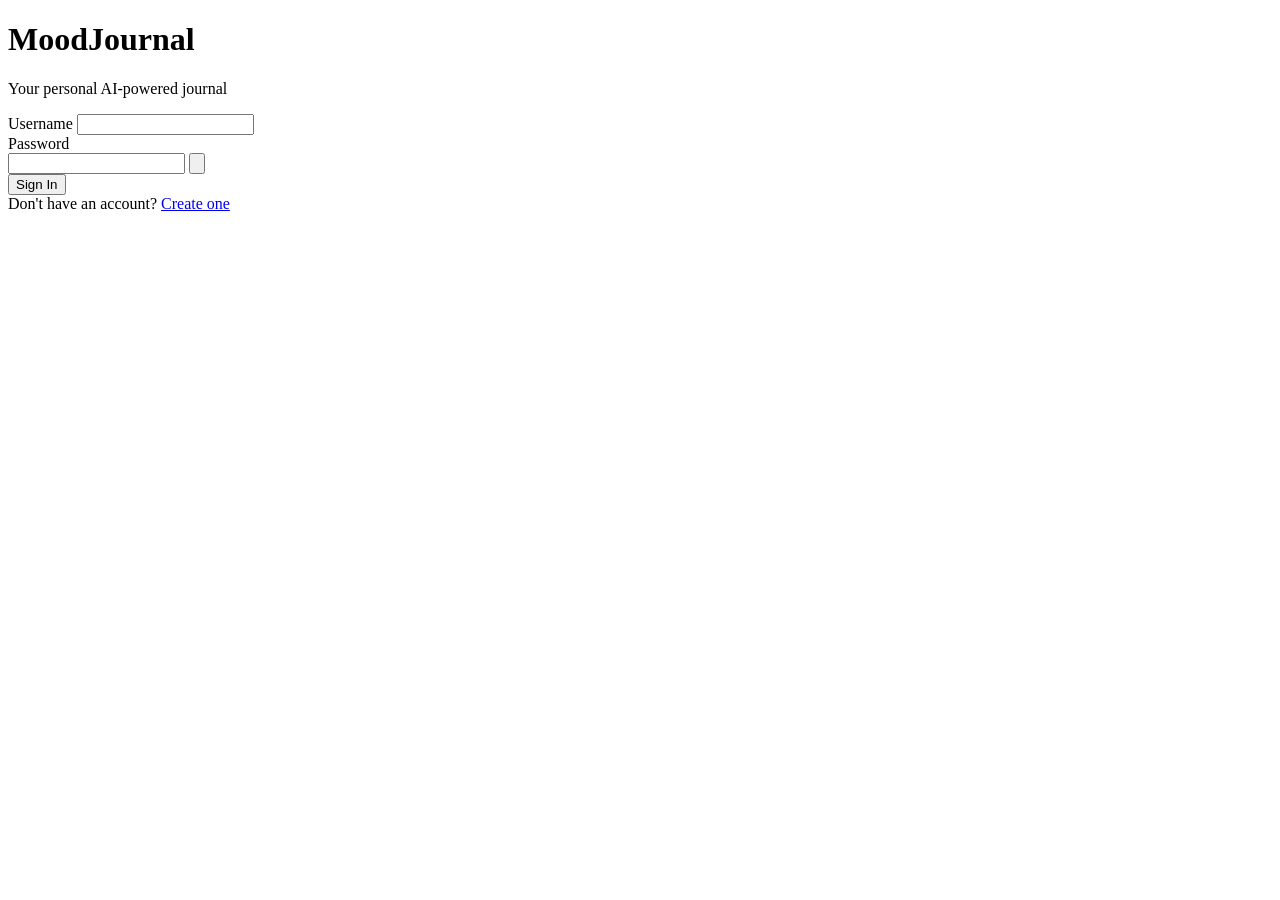
==== frontend/index.html @ f507c2ee "Implement MoodJournal frontend pages and styling" ====
<!DOCTYPE html>
<html lang="en">
  <head>
    <meta charset="UTF-8" />
    <meta name="viewport" content="width=device-width, initial-scale=1.0" />
    <title>Journal — MoodJournal</title>
    <link rel="stylesheet" href="styles.css" />
  </head>
  <body>
    <div class="layout">
      <aside class="sidebar">
        <a href="index.html" class="logo">MoodJournal</a>
        <nav>
          <a href="index.html" class="nav-link active" data-page="index">Write Entry</a>
          <a href="history.html" class="nav-link" data-page="history">History</a>
          <a href="dashboard.html" class="nav-link" data-page="dashboard">Dashboard</a>
          <a href="reflection.html" class="nav-link" data-page="reflection">Reflections</a>
        </nav>
        <hr class="nav-divider" />
        <div class="user-section">
          <div class="user-name" id="userNameDisplay">—</div>
          <div class="user-email" id="userEmailDisplay">—</div>
          <button class="btn btn-secondary btn-sm btn-block" style="margin-bottom: 0.5rem" onclick="showChangePasswordModal()">Change Password</button>
          <button class="btn btn-secondary btn-sm btn-block" onclick="logout()">Sign Out</button>
        </div>
      </aside>

      <main class="main">
        <div class="container">
          <div class="local-banner">
            <strong>Local test mode</strong>
            <span>Data is stored in RAM and will reset when the backend restarts.</span>
          </div>

          <h1 id="formTitle">Write a Journal Entry</h1>
          <div id="editModeNotice" class="alert alert-info hidden">
            You are editing an existing entry. Saving will re-analyze its mood.
          </div>

          <div class="card">
            <form id="entryForm">
              <div class="grid grid-2 compact-grid">
                <div class="form-group">
                  <label for="entryDate" class="required">Date</label>
                  <input type="date" id="entryDate" name="entryDate" required />
                </div>
                <div class="form-group">
                  <label for="entryTitle">Title (optional)</label>
                  <input type="text" id="entryTitle" name="entryTitle" maxlength="200" placeholder="Give your entry a title..." />
                </div>
              </div>

              <div class="form-group">
                <div class="flex-between">
                  <label for="entryContent" class="required">What's on your mind?</label>
                  <span class="text-sm text-muted"><span id="contentCount">0</span>/5000</span>
                </div>
                <textarea id="entryContent" name="entryContent" maxlength="5000" placeholder="Write freely. Your thoughts are private in this local test session." required></textarea>
              </div>

              <div id="errorAlert" class="hidden"></div>
              <div id="successAlert" class="hidden"></div>

              <div class="flex gap-md form-actions-wrap">
                <button id="saveButton" type="submit" class="btn btn-primary btn-lg">Save Entry</button>
                <button id="cancelEditButton" type="button" class="btn btn-secondary btn-lg hidden" onclick="cancelEdit()">Cancel Edit</button>
                <button id="clearButton" type="button" class="btn btn-secondary btn-lg" onclick="clearForm()">Clear</button>
              </div>

              <div id="loadingSpinner" class="hidden inline-spinner" style="margin-top: 1rem">
                <div class="loader"></div>
                <span>Analyzing mood...</span>
              </div>
            </form>
          </div>

          <div style="margin-top: 2rem">
            <div class="flex-between section-heading">
              <h2>Recent Entries</h2>
              <a href="history.html" class="text-sm">View all →</a>
            </div>
            <div id="recentEntries" class="grid gap-md"></div>
          </div>
        </div>
      </main>
    </div>

    <script src="js/common.js"></script>
    <script>
      const api = new ApiClient();
      requireAuth();
      let editingEntryId = null;

      const entryForm = document.getElementById("entryForm");
      const dateInput = document.getElementById("entryDate");
      const titleInput = document.getElementById("entryTitle");
      const contentInput = document.getElementById("entryContent");
      const saveButton = document.getElementById("saveButton");
      const cancelEditButton = document.getElementById("cancelEditButton");
      const clearButton = document.getElementById("clearButton");
      const today = new Date().toISOString().split("T")[0];

      dateInput.value = today;
      dateInput.max = today;
      contentInput.addEventListener("input", () => {
        document.getElementById("contentCount").textContent = contentInput.value.length;
      });

      function setFormMode(entry = null) {
        editingEntryId = entry?.entryId || null;
        document.getElementById("formTitle").textContent = editingEntryId
          ? "Edit Journal Entry"
          : "Write a Journal Entry";
        document.getElementById("editModeNotice").classList.toggle("hidden", !editingEntryId);
        cancelEditButton.classList.toggle("hidden", !editingEntryId);
        saveButton.textContent = editingEntryId ? "Update Entry" : "Save Entry";
      }

      function clearForm() {
        entryForm.reset();
        dateInput.value = today;
        dateInput.max = today;
        document.getElementById("contentCount").textContent = "0";
        document.getElementById("errorAlert").classList.add("hidden");
        document.getElementById("successAlert").classList.add("hidden");
        if (!editingEntryId) return;
        setFormMode(null);
      }

      function cancelEdit() {
        setFormMode(null);
        clearForm();
        window.scrollTo({ top: 0, behavior: "smooth" });
      }

      async function editEntry(entryId) {
        try {
          const data = await api.get(`/entries/${encodeURIComponent(entryId)}`);
          const entry = data.entry;
          setFormMode(entry);
          dateInput.value = entry.entryDate;
          titleInput.value = entry.title || "";
          contentInput.value = entry.content;
          document.getElementById("contentCount").textContent = entry.content.length;
          window.scrollTo({ top: 0, behavior: "smooth" });
          contentInput.focus();
        } catch (err) {
          showError(err.message || "Could not load this entry.");
        }
      }

      async function viewEntry(entryId) {
        try {
          const { entry } = await api.get(`/entries/${encodeURIComponent(entryId)}`);
          const fallback = entry.classificationFallback
            ? `<div class="alert alert-warning text-sm">This mood was produced by the local fallback classifier for testing.</div>`
            : "";
          const modal = createModal(
            "entryViewModal",
            `
              <div class="modal-header">
                <div>
                  <h2>${escapeHtml(entry.title || "Untitled")}</h2>
                  <div class="text-sm text-muted">${formatDate(entry.entryDate)} · Updated ${formatDateTime(entry.updatedAt)}</div>
                </div>
                <button class="icon-button" onclick="closeModal('entryViewModal')">×</button>
              </div>
              <div style="margin-bottom: 1rem">${renderMoodBadge(entry.mood, entry.confidence, entry.classificationFallback)}</div>
              ${fallback}
              <div class="entry-full-content">${escapeHtml(entry.content)}</div>
              ${entry.shortReason ? `<div class="text-sm text-muted" style="margin-top:1rem"><strong>Classification note:</strong> ${escapeHtml(entry.shortReason)}</div>` : ""}
              <div class="modal-actions" style="margin-top:1.5rem">
                <button class="btn btn-primary" id="viewEditButton">Edit</button>
                <button class="btn btn-secondary" onclick="closeModal('entryViewModal')">Close</button>
              </div>
            `
          );
          modal.querySelector("#viewEditButton").onclick = () => {
            closeModal("entryViewModal");
            editEntry(entry.entryId);
          };
        } catch (err) {
          showError(err.message || "Could not load this entry.");
        }
      }

      async function loadRecentEntries() {
        const container = document.getElementById("recentEntries");
        try {
          const data = await api.get("/entries?limit=3");
          container.innerHTML = "";
          if (!data.entries?.length) {
            container.innerHTML = `<div class="empty-state card"><div class="empty-state-text">No entries yet. Write your first one above.</div></div>`;
            return;
          }

          data.entries.forEach((entry) => {
            const card = document.createElement("div");
            card.className = "entry-card";
            card.innerHTML = `
              <div class="entry-header">
                <div>
                  <span class="entry-title">${escapeHtml(entry.title || "Untitled")}</span>
                  <span class="entry-date">${formatDate(entry.entryDate)}</span>
                </div>
                ${renderMoodBadge(entry.mood, entry.confidence, entry.classificationFallback)}
              </div>
              <div class="entry-content">${escapeHtml(entry.content.substring(0, 220))}${entry.content.length > 220 ? "…" : ""}</div>
              <div class="entry-meta">
                <span>${entry.content.length} characters · ${getRelativeTime(entry.updatedAt)}</span>
                <div class="flex gap-sm">
                  <button class="btn btn-sm btn-secondary" onclick="viewEntry('${entry.entryId}')">View</button>
                  <button class="btn btn-sm" onclick="editEntry('${entry.entryId}')">Edit</button>
                </div>
              </div>`;
            container.appendChild(card);
          });
        } catch (err) {
          container.innerHTML = `<div class="alert alert-danger">${escapeHtml(err.message || "Could not load recent entries.")}</div>`;
        }
      }

      entryForm.addEventListener("submit", async (e) => {
        e.preventDefault();
        const errorAlert = document.getElementById("errorAlert");
        const successAlert = document.getElementById("successAlert");
        const spinner = document.getElementById("loadingSpinner");
        errorAlert.classList.add("hidden");
        successAlert.classList.add("hidden");
        spinner.classList.remove("hidden");
        setButtonBusy(saveButton, true, editingEntryId ? "Updating..." : "Saving...");

        const payload = {
          entryDate: dateInput.value,
          title: titleInput.value,
          content: contentInput.value,
        };

        try {
          const data = editingEntryId
            ? await api.put(`/entries/${encodeURIComponent(editingEntryId)}`, payload)
            : await api.post("/entries", payload);

          successAlert.className = "alert alert-success";
          successAlert.textContent = `${editingEntryId ? "Entry updated" : "Entry saved"} · Mood: ${data.entry.mood}${data.entry.classificationFallback ? " (local fallback)" : ""}`;
          successAlert.classList.remove("hidden");
          setFormMode(null);
          entryForm.reset();
          dateInput.value = today;
        dateInput.max = today;
          document.getElementById("contentCount").textContent = "0";
          await loadRecentEntries();
          setTimeout(() => successAlert.classList.add("hidden"), 5000);
        } catch (err) {
          errorAlert.className = "alert alert-danger";
          errorAlert.textContent = err.message || "Could not save entry.";
          errorAlert.classList.remove("hidden");
        } finally {
          spinner.classList.add("hidden");
          setButtonBusy(saveButton, false);
          saveButton.textContent = editingEntryId ? "Update Entry" : "Save Entry";
        }
      });

      populateUserSidebar().catch(() => {});
      loadRecentEntries();
      setActivePage("index");
    </script>
  </body>
</html>
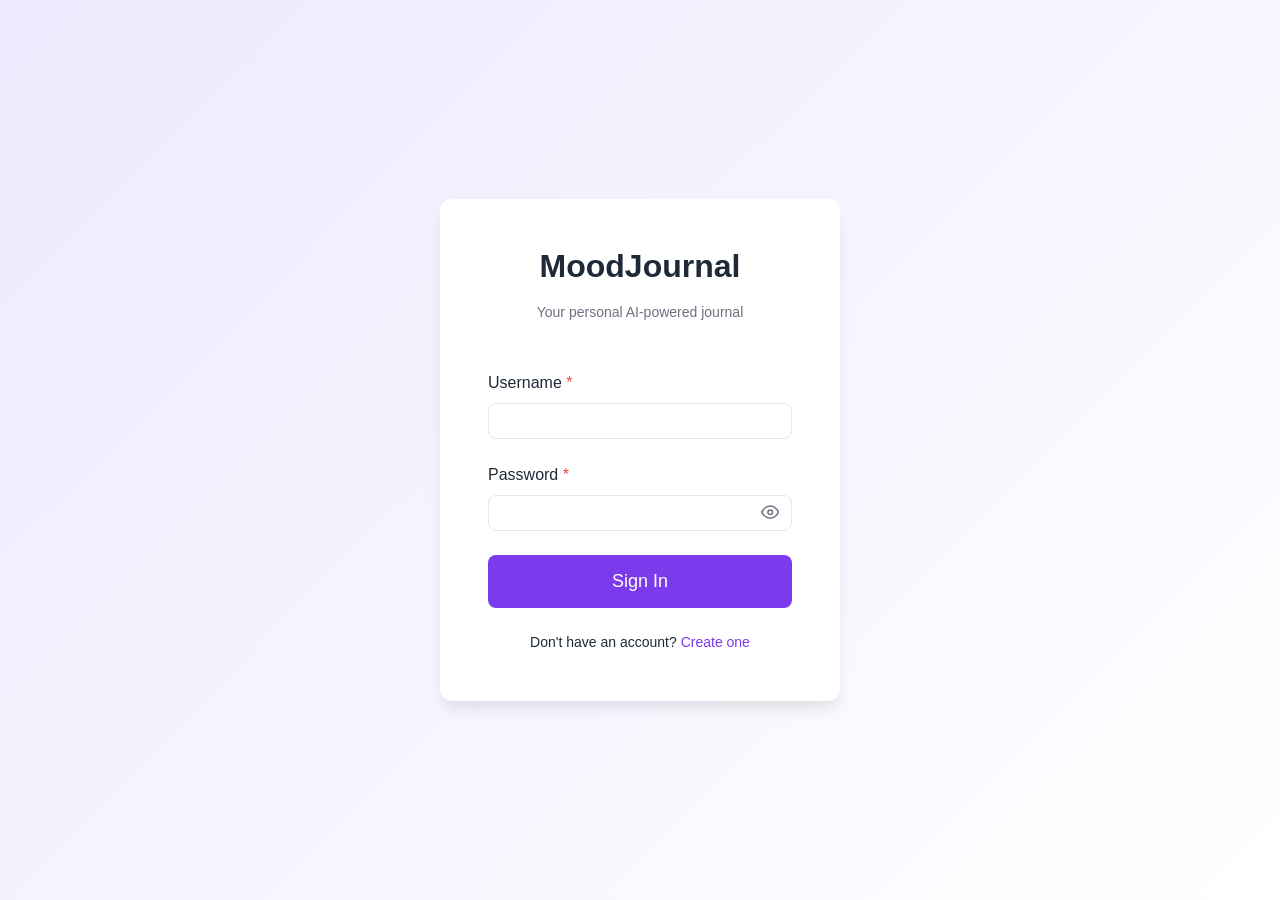
==== commit 4d068242: "Convert to AWS deployment: remove local runtime, add frontend config and deploy script" ====
--- a/frontend/index.html
+++ b/frontend/index.html
@@ -27,11 +27,6 @@
 
       <main class="main">
         <div class="container">
-          <div class="local-banner">
-            <strong>Local test mode</strong>
-            <span>Data is stored in RAM and will reset when the backend restarts.</span>
-          </div>
-
           <h1 id="formTitle">Write a Journal Entry</h1>
           <div id="editModeNotice" class="alert alert-info hidden">
             You are editing an existing entry. Saving will re-analyze its mood.
@@ -85,6 +80,7 @@
       </main>
     </div>
 
+    <script src="js/config.js"></script>
     <script src="js/common.js"></script>
     <script>
       const api = new ApiClient();
--- a/frontend/styles.css
+++ b/frontend/styles.css
@@ -0,0 +1,1122 @@
+/* MoodJournal Frontend Styles */
+
+:root {
+  --color-primary: #7c3aed;
+  --color-primary-light: #ede9fe;
+  --color-primary-dark: #5b21b6;
+  --color-success: #10b981;
+  --color-warning: #f59e0b;
+  --color-danger: #ef4444;
+  --color-info: #3b82f6;
+  --color-text: #1f2937;
+  --color-text-light: #6b7280;
+  --color-bg: #ffffff;
+  --color-bg-light: #f9fafb;
+  --color-border: #e5e7eb;
+  --color-shadow: rgba(0, 0, 0, 0.1);
+
+  --mood-positive: #10b981;
+  --mood-neutral: #6b7280;
+  --mood-anxious: #f59e0b;
+  --mood-negative: #ef4444;
+
+  --spacing-xs: 0.25rem;
+  --spacing-sm: 0.5rem;
+  --spacing-md: 1rem;
+  --spacing-lg: 1.5rem;
+  --spacing-xl: 2rem;
+  --spacing-2xl: 3rem;
+
+  --radius-sm: 0.375rem;
+  --radius-md: 0.5rem;
+  --radius-lg: 0.75rem;
+
+  --font-sans: -apple-system, BlinkMacSystemFont, "Segoe UI", Roboto, "Helvetica Neue", Arial,
+    sans-serif;
+  --font-mono: "SFMono-Regular", Consolas, "Liberation Mono", Menlo, monospace;
+
+  --shadow-sm: 0 1px 2px 0 var(--color-shadow);
+  --shadow-md: 0 4px 6px -1px var(--color-shadow);
+  --shadow-lg: 0 10px 15px -3px var(--color-shadow);
+}
+
+* {
+  margin: 0;
+  padding: 0;
+  box-sizing: border-box;
+}
+
+html {
+  font-size: 16px;
+}
+
+body {
+  font-family: var(--font-sans);
+  color: var(--color-text);
+  background-color: var(--color-bg-light);
+  line-height: 1.5;
+}
+
+/* Typography */
+h1,
+h2,
+h3,
+h4,
+h5,
+h6 {
+  font-weight: 600;
+  line-height: 1.2;
+  margin-bottom: var(--spacing-md);
+}
+
+h1 {
+  font-size: 2rem;
+}
+
+h2 {
+  font-size: 1.5rem;
+}
+
+h3 {
+  font-size: 1.25rem;
+}
+
+h4 {
+  font-size: 1.125rem;
+}
+
+p {
+  margin-bottom: var(--spacing-md);
+}
+
+a {
+  color: var(--color-primary);
+  text-decoration: none;
+  transition: color 0.2s;
+}
+
+a:hover {
+  color: var(--color-primary-dark);
+}
+
+/* Layout */
+.container {
+  max-width: 1200px;
+  margin: 0 auto;
+  padding: var(--spacing-md);
+}
+
+.layout {
+  display: grid;
+  grid-template-columns: 250px 1fr;
+  min-height: 100vh;
+  gap: var(--spacing-lg);
+}
+
+@media (max-width: 768px) {
+  .layout {
+    grid-template-columns: 1fr;
+  }
+}
+
+/* Sidebar Navigation */
+.sidebar {
+  background: var(--color-bg);
+  padding: var(--spacing-lg);
+  border-right: 1px solid var(--color-border);
+  position: sticky;
+  top: 0;
+  height: 100vh;
+  overflow-y: auto;
+}
+
+.logo {
+  font-size: 1.5rem;
+  font-weight: 700;
+  color: var(--color-primary);
+  margin-bottom: var(--spacing-2xl);
+  display: block;
+}
+
+.nav-link {
+  display: block;
+  padding: var(--spacing-md);
+  margin-bottom: var(--spacing-sm);
+  color: var(--color-text);
+  border-radius: var(--radius-md);
+  transition: background-color 0.2s;
+}
+
+.nav-link:hover {
+  background-color: var(--color-primary-light);
+  color: var(--color-primary-dark);
+}
+
+.nav-link.active {
+  background-color: var(--color-primary);
+  color: white;
+}
+
+.nav-divider {
+  border: none;
+  border-top: 1px solid var(--color-border);
+  margin: var(--spacing-lg) 0;
+}
+
+.user-section {
+  margin-top: var(--spacing-2xl);
+  padding-top: var(--spacing-lg);
+  border-top: 1px solid var(--color-border);
+}
+
+.user-name {
+  font-weight: 600;
+  margin-bottom: var(--spacing-sm);
+}
+
+.user-email {
+  font-size: 0.875rem;
+  color: var(--color-text-light);
+  margin-bottom: var(--spacing-md);
+}
+
+/* Main Content */
+.main {
+  padding: var(--spacing-lg);
+}
+
+/* Cards */
+.card {
+  background: var(--color-bg);
+  border: 1px solid var(--color-border);
+  border-radius: var(--radius-lg);
+  padding: var(--spacing-lg);
+  box-shadow: var(--shadow-sm);
+  transition: box-shadow 0.2s;
+}
+
+.card:hover {
+  box-shadow: var(--shadow-md);
+}
+
+.card-header {
+  display: flex;
+  justify-content: space-between;
+  align-items: center;
+  margin-bottom: var(--spacing-lg);
+  padding-bottom: var(--spacing-lg);
+  border-bottom: 1px solid var(--color-border);
+}
+
+.card-title {
+  font-size: 1.25rem;
+  font-weight: 600;
+}
+
+.card-body {
+  margin-bottom: var(--spacing-lg);
+}
+
+.card-footer {
+  padding-top: var(--spacing-lg);
+  border-top: 1px solid var(--color-border);
+  display: flex;
+  justify-content: space-between;
+  gap: var(--spacing-md);
+}
+
+/* Buttons */
+.btn {
+  display: inline-flex;
+  align-items: center;
+  justify-content: center;
+  gap: var(--spacing-sm);
+  padding: var(--spacing-sm) var(--spacing-lg);
+  border: none;
+  border-radius: var(--radius-md);
+  font-size: 1rem;
+  font-weight: 500;
+  cursor: pointer;
+  transition: all 0.2s;
+  text-decoration: none;
+  white-space: nowrap;
+}
+
+.btn:disabled {
+  opacity: 0.5;
+  cursor: not-allowed;
+}
+
+.btn-primary {
+  background-color: var(--color-primary);
+  color: white;
+}
+
+.btn-primary:hover:not(:disabled) {
+  background-color: var(--color-primary-dark);
+}
+
+.btn-secondary {
+  background-color: var(--color-bg-light);
+  color: var(--color-text);
+  border: 1px solid var(--color-border);
+}
+
+.btn-secondary:hover:not(:disabled) {
+  background-color: var(--color-border);
+}
+
+.btn-danger {
+  background-color: var(--color-danger);
+  color: white;
+}
+
+.btn-danger:hover:not(:disabled) {
+  background-color: #dc2626;
+}
+
+.btn-success {
+  background-color: var(--color-success);
+  color: white;
+}
+
+.btn-success:hover:not(:disabled) {
+  background-color: #059669;
+}
+
+.btn-sm {
+  padding: var(--spacing-xs) var(--spacing-md);
+  font-size: 0.875rem;
+}
+
+.btn-lg {
+  padding: var(--spacing-md) var(--spacing-2xl);
+  font-size: 1.125rem;
+}
+
+.btn-block {
+  display: flex;
+  width: 100%;
+}
+
+/* Forms */
+.form-group {
+  margin-bottom: var(--spacing-lg);
+}
+
+label {
+  display: block;
+  margin-bottom: var(--spacing-sm);
+  font-weight: 500;
+}
+
+.required::after {
+  content: " *";
+  color: var(--color-danger);
+}
+
+input[type="text"],
+input[type="email"],
+input[type="password"],
+input[type="date"],
+input[type="number"],
+textarea,
+select {
+  width: 100%;
+  padding: var(--spacing-sm) var(--spacing-md);
+  border: 1px solid var(--color-border);
+  border-radius: var(--radius-md);
+  font-family: var(--font-sans);
+  font-size: 1rem;
+  transition: border-color 0.2s;
+}
+
+/* Edge/IE inject their own reveal-password eye icon on top of ours - disable it. */
+input[type="password"]::-ms-reveal,
+input[type="password"]::-ms-clear {
+  display: none;
+}
+
+input[type="text"]:focus,
+input[type="email"]:focus,
+input[type="password"]:focus,
+input[type="date"]:focus,
+input[type="number"]:focus,
+textarea:focus,
+select:focus {
+  outline: none;
+  border-color: var(--color-primary);
+  box-shadow: 0 0 0 3px var(--color-primary-light);
+}
+
+textarea {
+  resize: vertical;
+  min-height: 120px;
+}
+
+.password-field {
+  position: relative;
+}
+
+.password-field input {
+  padding-right: 2.75rem;
+}
+
+.password-toggle {
+  position: absolute;
+  top: 50%;
+  right: var(--spacing-sm);
+  transform: translateY(-50%);
+  display: flex;
+  align-items: center;
+  justify-content: center;
+  width: 1.75rem;
+  height: 1.75rem;
+  padding: 0;
+  background: none;
+  border: none;
+  color: var(--color-text-light);
+  cursor: pointer;
+}
+
+.password-toggle:hover {
+  color: var(--color-text);
+}
+
+.password-toggle svg {
+  width: 1.15rem;
+  height: 1.15rem;
+}
+
+/* Alerts */
+.alert {
+  padding: var(--spacing-md) var(--spacing-lg);
+  border-radius: var(--radius-md);
+  margin-bottom: var(--spacing-lg);
+  display: flex;
+  gap: var(--spacing-md);
+  align-items: flex-start;
+}
+
+.alert-success {
+  background-color: #d1fae5;
+  border: 1px solid #6ee7b7;
+  color: #065f46;
+}
+
+.alert-danger {
+  background-color: #fee2e2;
+  border: 1px solid #fca5a5;
+  color: #7f1d1d;
+}
+
+.alert-info {
+  background-color: #dbeafe;
+  border: 1px solid #93c5fd;
+  color: #0c2340;
+}
+
+.alert-warning {
+  background-color: #fef3c7;
+  border: 1px solid #fcd34d;
+  color: #78350f;
+}
+
+/* Grid & Spacing */
+.grid {
+  display: grid;
+  gap: var(--spacing-lg);
+}
+
+.grid-2 {
+  grid-template-columns: repeat(auto-fit, minmax(300px, 1fr));
+}
+
+.grid-3 {
+  grid-template-columns: repeat(auto-fit, minmax(250px, 1fr));
+}
+
+@media (max-width: 768px) {
+  .grid-2,
+  .grid-3 {
+    grid-template-columns: 1fr;
+  }
+}
+
+.flex {
+  display: flex;
+}
+
+.flex-between {
+  display: flex;
+  justify-content: space-between;
+  align-items: center;
+}
+
+.flex-center {
+  display: flex;
+  justify-content: center;
+  align-items: center;
+}
+
+.flex-col {
+  flex-direction: column;
+}
+
+.gap-sm {
+  gap: var(--spacing-sm);
+}
+
+.gap-md {
+  gap: var(--spacing-md);
+}
+
+.gap-lg {
+  gap: var(--spacing-lg);
+}
+
+/* Mood Indicators */
+.mood-badge {
+  display: inline-flex;
+  align-items: center;
+  gap: var(--spacing-sm);
+  padding: var(--spacing-xs) var(--spacing-md);
+  border-radius: var(--radius-md);
+  font-size: 0.875rem;
+  font-weight: 600;
+}
+
+.mood-positive {
+  background-color: #d1fae5;
+  color: #065f46;
+}
+
+.mood-neutral {
+  background-color: #f3f4f6;
+  color: #374151;
+}
+
+.mood-anxious {
+  background-color: #fef3c7;
+  color: #78350f;
+}
+
+.mood-negative {
+  background-color: #fee2e2;
+  color: #7f1d1d;
+}
+
+.mood-dot {
+  display: inline-block;
+  width: 0.75rem;
+  height: 0.75rem;
+  border-radius: 50%;
+}
+
+.mood-dot-positive {
+  background-color: var(--mood-positive);
+}
+
+.mood-dot-neutral {
+  background-color: var(--mood-neutral);
+}
+
+.mood-dot-anxious {
+  background-color: var(--mood-anxious);
+}
+
+.mood-dot-negative {
+  background-color: var(--mood-negative);
+}
+
+/* Entry Card */
+.entry-card {
+  background: var(--color-bg);
+  border-left: 4px solid var(--color-border);
+  border-radius: var(--radius-md);
+  padding: var(--spacing-lg);
+  margin-bottom: var(--spacing-md);
+  transition: all 0.2s;
+}
+
+.entry-card:hover {
+  border-left-color: var(--color-primary);
+  box-shadow: var(--shadow-md);
+}
+
+.entry-header {
+  display: flex;
+  justify-content: space-between;
+  align-items: start;
+  margin-bottom: var(--spacing-md);
+}
+
+.entry-date {
+  font-size: 0.875rem;
+  color: var(--color-text-light);
+}
+
+.entry-title {
+  font-weight: 600;
+  margin-bottom: var(--spacing-sm);
+  display: block;
+}
+
+.entry-content {
+  color: var(--color-text);
+  margin-bottom: var(--spacing-md);
+  line-height: 1.6;
+}
+
+.entry-meta {
+  display: flex;
+  justify-content: space-between;
+  align-items: center;
+  font-size: 0.875rem;
+  color: var(--color-text-light);
+}
+
+/* Loader */
+.loader {
+  display: inline-block;
+  width: 1rem;
+  height: 1rem;
+  border: 2px solid var(--color-border);
+  border-top-color: var(--color-primary);
+  border-radius: 50%;
+  animation: spin 0.6s linear infinite;
+}
+
+@keyframes spin {
+  to {
+    transform: rotate(360deg);
+  }
+}
+
+.spinner {
+  display: flex;
+  justify-content: center;
+  align-items: center;
+  padding: var(--spacing-2xl);
+}
+
+/* Empty State */
+.empty-state {
+  text-align: center;
+  padding: var(--spacing-2xl);
+  color: var(--color-text-light);
+}
+
+.empty-state-icon {
+  font-size: 3rem;
+  margin-bottom: var(--spacing-lg);
+}
+
+.empty-state-text {
+  margin-bottom: var(--spacing-lg);
+}
+
+/* Auth Pages */
+.auth-container {
+  display: flex;
+  justify-content: center;
+  align-items: center;
+  min-height: 100vh;
+  background: linear-gradient(135deg, var(--color-primary-light) 0%, var(--color-bg) 100%);
+}
+
+.auth-box {
+  background: var(--color-bg);
+  padding: var(--spacing-2xl);
+  border-radius: var(--radius-lg);
+  box-shadow: var(--shadow-lg);
+  width: 100%;
+  max-width: 400px;
+}
+
+.auth-header {
+  text-align: center;
+  margin-bottom: var(--spacing-2xl);
+}
+
+.auth-logo {
+  font-size: 2rem;
+  font-weight: 700;
+  color: var(--color-primary);
+  margin-bottom: var(--spacing-md);
+}
+
+.auth-title {
+  margin-bottom: var(--spacing-md);
+}
+
+.auth-subtitle {
+  color: var(--color-text-light);
+  font-size: 0.875rem;
+}
+
+.auth-link {
+  text-align: center;
+  margin-top: var(--spacing-lg);
+  font-size: 0.875rem;
+}
+
+/* Tables */
+.table {
+  width: 100%;
+  border-collapse: collapse;
+  margin-bottom: var(--spacing-lg);
+}
+
+.table th {
+  background-color: var(--color-bg-light);
+  padding: var(--spacing-md);
+  text-align: left;
+  font-weight: 600;
+  border-bottom: 2px solid var(--color-border);
+}
+
+.table td {
+  padding: var(--spacing-md);
+  border-bottom: 1px solid var(--color-border);
+}
+
+.table tbody tr:hover {
+  background-color: var(--color-primary-light);
+}
+
+/* Charts Container */
+.chart-container {
+  position: relative;
+  height: 300px;
+  margin-bottom: var(--spacing-lg);
+}
+
+/* Badges */
+.badge {
+  display: inline-flex;
+  align-items: center;
+  padding: var(--spacing-xs) var(--spacing-sm);
+  border-radius: var(--radius-sm);
+  font-size: 0.75rem;
+  font-weight: 600;
+  text-transform: uppercase;
+}
+
+.badge-primary {
+  background-color: var(--color-primary-light);
+  color: var(--color-primary-dark);
+}
+
+.badge-success {
+  background-color: #d1fae5;
+  color: #065f46;
+}
+
+.badge-danger {
+  background-color: #fee2e2;
+  color: #7f1d1d;
+}
+
+/* Utilities */
+.text-center {
+  text-align: center;
+}
+
+.text-right {
+  text-align: right;
+}
+
+.text-muted {
+  color: var(--color-text-light);
+}
+
+.text-sm {
+  font-size: 0.875rem;
+}
+
+.text-lg {
+  font-size: 1.125rem;
+}
+
+.font-mono {
+  font-family: var(--font-mono);
+}
+
+.truncate {
+  overflow: hidden;
+  text-overflow: ellipsis;
+  white-space: nowrap;
+}
+
+.hidden {
+  display: none !important;
+}
+
+.mt-0 {
+  margin-top: 0;
+}
+
+.mb-0 {
+  margin-bottom: 0;
+}
+
+/* Responsive */
+@media (max-width: 768px) {
+  :root {
+    font-size: 14px;
+  }
+
+  .sidebar {
+    display: none;
+  }
+
+  .layout {
+    grid-template-columns: 1fr;
+  }
+
+  h1 {
+    font-size: 1.5rem;
+  }
+
+  h2 {
+    font-size: 1.25rem;
+  }
+
+  .card {
+    padding: var(--spacing-md);
+  }
+
+  .btn {
+    padding: var(--spacing-sm) var(--spacing-md);
+  }
+}
+
+/* Print Styles */
+@media print {
+  .sidebar,
+  .btn,
+  .btn-group {
+    display: none;
+  }
+
+  .card {
+    box-shadow: none;
+    border: 1px solid var(--color-border);
+  }
+}
+
+.page-heading,
+.section-heading {
+  margin-bottom: var(--spacing-lg);
+  gap: var(--spacing-lg);
+}
+
+.compact-grid .form-group {
+  margin-bottom: 0.75rem;
+}
+
+.form-actions-wrap {
+  flex-wrap: wrap;
+}
+
+.inline-spinner {
+  display: inline-flex;
+  gap: 0.5rem;
+  align-items: center;
+}
+
+.notification-toast {
+  position: fixed;
+  top: 1.25rem;
+  right: 1.25rem;
+  z-index: 2000;
+  width: min(420px, calc(100vw - 2.5rem));
+  box-shadow: var(--shadow-lg);
+}
+
+.icon-button {
+  appearance: none;
+  border: 0;
+  background: transparent;
+  color: inherit;
+  cursor: pointer;
+  font-size: 1.5rem;
+  line-height: 1;
+  padding: 0.25rem 0.5rem;
+  border-radius: var(--radius-sm);
+}
+
+.icon-button:hover {
+  background: rgba(0, 0, 0, 0.06);
+}
+
+.modal-backdrop {
+  position: fixed;
+  inset: 0;
+  z-index: 1500;
+  display: flex;
+  align-items: center;
+  justify-content: center;
+  padding: 1rem;
+  background: rgba(17, 24, 39, 0.58);
+}
+
+.modal-card {
+  width: min(720px, 96vw);
+  max-height: 90vh;
+  overflow-y: auto;
+  background: var(--color-bg);
+  border-radius: var(--radius-lg);
+  padding: var(--spacing-xl, 2rem);
+  box-shadow: var(--shadow-lg);
+}
+
+.modal-header {
+  display: flex;
+  justify-content: space-between;
+  gap: 1rem;
+  align-items: flex-start;
+  margin-bottom: 1.5rem;
+}
+
+.modal-header h2 {
+  margin-bottom: 0.35rem;
+}
+
+.modal-actions {
+  display: flex;
+  flex-wrap: wrap;
+  gap: 0.5rem;
+  justify-content: flex-end;
+  margin-top: 1rem;
+}
+
+.entry-full-content {
+  white-space: pre-wrap;
+  line-height: 1.75;
+  padding: 1rem;
+  background: var(--color-bg-light);
+  border: 1px solid var(--color-border);
+  border-radius: var(--radius-md);
+}
+
+.classification-note {
+  margin-top: 1rem;
+  padding: 0.8rem 1rem;
+  border-left: 3px solid var(--color-primary);
+  background: var(--color-primary-light);
+  font-size: 0.875rem;
+}
+
+.stat-card {
+  text-align: center;
+}
+
+.stat-value {
+  min-height: 3rem;
+  display: flex;
+  gap: 0.45rem;
+  align-items: center;
+  justify-content: center;
+  font-size: 2.15rem;
+  font-weight: 700;
+  color: var(--color-primary);
+}
+
+.stat-mood-label {
+  font-size: 1.05rem;
+  color: var(--color-text);
+}
+
+.distribution-wrap {
+  min-height: 300px;
+  display: grid;
+  grid-template-columns: minmax(160px, 220px) 1fr;
+  gap: 2rem;
+  align-items: center;
+  padding: 1rem 0;
+}
+
+.donut-chart {
+  width: min(220px, 100%);
+  aspect-ratio: 1;
+  border-radius: 50%;
+  display: grid;
+  place-items: center;
+  margin: 0 auto;
+}
+
+.donut-hole {
+  width: 58%;
+  aspect-ratio: 1;
+  border-radius: 50%;
+  background: var(--color-bg);
+  display: flex;
+  flex-direction: column;
+  align-items: center;
+  justify-content: center;
+  box-shadow: inset 0 0 0 1px var(--color-border);
+}
+
+.donut-hole strong {
+  font-size: 1.8rem;
+}
+
+.donut-hole span {
+  font-size: 0.75rem;
+  color: var(--color-text-light);
+}
+
+.chart-legend {
+  display: grid;
+  gap: 0.7rem;
+}
+
+.legend-row {
+  display: grid;
+  grid-template-columns: 12px 1fr auto auto;
+  gap: 0.6rem;
+  align-items: center;
+  font-size: 0.875rem;
+}
+
+.legend-dot {
+  width: 11px;
+  height: 11px;
+  border-radius: 50%;
+}
+
+.trend-wrap {
+  min-height: 300px;
+  display: flex;
+  flex-direction: column;
+  justify-content: center;
+}
+
+.trend-svg {
+  width: 100%;
+  height: 260px;
+  overflow: visible;
+}
+
+.chart-grid-line {
+  stroke: #e5e7eb;
+  stroke-width: 1;
+}
+
+.chart-axis-label {
+  fill: #6b7280;
+  font-size: 11px;
+  font-family: Arial, sans-serif;
+}
+
+.trend-line {
+  fill: none;
+  stroke: #7c3aed;
+  stroke-width: 4;
+  stroke-linejoin: round;
+  stroke-linecap: round;
+}
+
+.trend-point {
+  fill: #7c3aed;
+  stroke: white;
+  stroke-width: 2;
+}
+
+.badge-warning {
+  background-color: #fef3c7;
+  color: #78350f;
+}
+
+.reflection-text {
+  line-height: 1.8;
+  white-space: pre-wrap;
+  margin-bottom: 1rem;
+}
+
+.reflection-meta {
+  display: flex;
+  flex-direction: column;
+  gap: 0.45rem;
+  align-items: flex-end;
+}
+
+@media (max-width: 900px) {
+  .distribution-wrap {
+    grid-template-columns: 1fr;
+  }
+
+  .entry-meta {
+    align-items: flex-start;
+    gap: 0.75rem;
+    flex-direction: column;
+  }
+
+  .entry-actions {
+    flex-wrap: wrap;
+  }
+}
+
+@media (max-width: 768px) {
+  .main {
+    padding: 1rem;
+  }
+
+  .page-heading,
+  .section-heading,
+  .entry-header,
+  .card-header {
+    align-items: flex-start;
+    flex-direction: column;
+  }
+
+  .reflection-meta {
+    align-items: flex-start;
+  }
+}
+
+.mobile-topbar {
+  display: none;
+}
+
+@media (max-width: 768px) {
+  .mobile-topbar {
+    position: sticky;
+    top: 0;
+    z-index: 900;
+    display: flex;
+    align-items: center;
+    justify-content: space-between;
+    gap: 0.75rem;
+    padding: 0.75rem 1rem;
+    background: white;
+    border-bottom: 1px solid var(--color-border);
+    box-shadow: var(--shadow-sm);
+  }
+
+  .mobile-logo {
+    font-weight: 700;
+    color: var(--color-primary);
+  }
+
+  .mobile-links {
+    display: flex;
+    align-items: center;
+    gap: 0.55rem;
+    overflow-x: auto;
+  }
+
+  .mobile-links a,
+  .mobile-links button {
+    border: 0;
+    background: transparent;
+    color: var(--color-text);
+    font: inherit;
+    font-size: 0.78rem;
+    white-space: nowrap;
+    cursor: pointer;
+    padding: 0.25rem;
+  }
+}
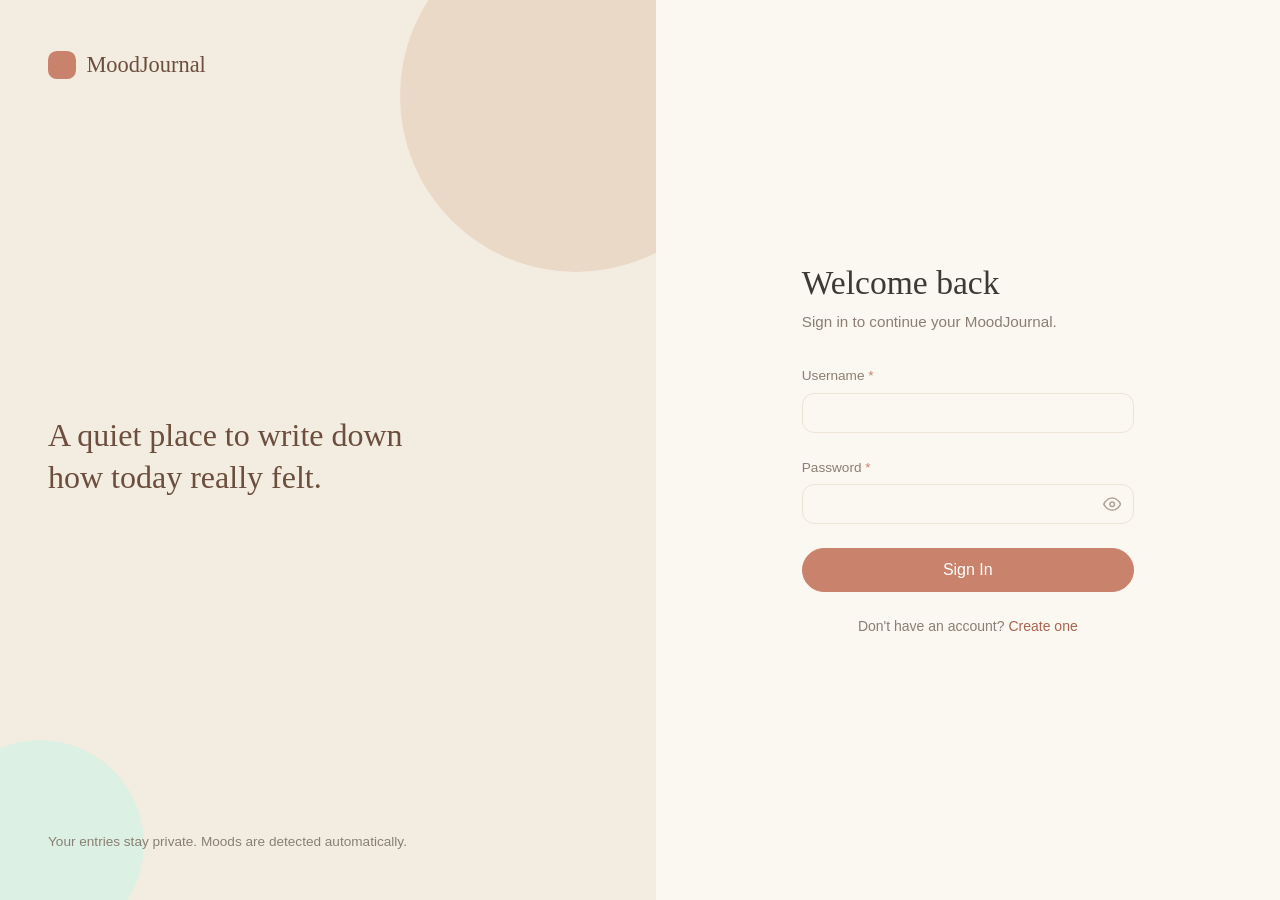
==== commit 6ed77f79: "Restyle the frontend with the calm pastel theme Visual changes only: page scripts, element ids and c" ====
--- a/frontend/index.html
+++ b/frontend/index.html
@@ -4,6 +4,7 @@
     <meta charset="UTF-8" />
     <meta name="viewport" content="width=device-width, initial-scale=1.0" />
     <title>Journal — MoodJournal</title>
+    <link rel="icon" href="data:image/svg+xml,%3Csvg xmlns='http://www.w3.org/2000/svg' viewBox='0 0 32 32'%3E%3Crect width='32' height='32' rx='7' fill='%23c9826b'/%3E%3Cpath d='M9 8h11a3 3 0 0 1 3 3v13H12a3 3 0 0 1-3-3z' fill='%23fff'/%3E%3Cpath d='M9 8v16' stroke='%23f6e3da' stroke-width='2'/%3E%3C/svg%3E" />
     <link rel="stylesheet" href="styles.css" />
   </head>
   <body>
@@ -50,7 +51,7 @@
                   <label for="entryContent" class="required">What's on your mind?</label>
                   <span class="text-sm text-muted"><span id="contentCount">0</span>/5000</span>
                 </div>
-                <textarea id="entryContent" name="entryContent" maxlength="5000" placeholder="Write freely. Your thoughts are private in this local test session." required></textarea>
+                <textarea id="entryContent" name="entryContent" maxlength="5000" placeholder="Write freely. Only you can see your entries." required></textarea>
               </div>
 
               <div id="errorAlert" class="hidden"></div>
@@ -94,7 +95,7 @@
       const saveButton = document.getElementById("saveButton");
       const cancelEditButton = document.getElementById("cancelEditButton");
       const clearButton = document.getElementById("clearButton");
-      const today = new Date().toISOString().split("T")[0];
+      const today = localDateString();
 
       dateInput.value = today;
       dateInput.max = today;
@@ -149,7 +150,7 @@
         try {
           const { entry } = await api.get(`/entries/${encodeURIComponent(entryId)}`);
           const fallback = entry.classificationFallback
-            ? `<div class="alert alert-warning text-sm">This mood was produced by the local fallback classifier for testing.</div>`
+            ? `<div class="alert alert-warning text-sm">Automatic mood classification was unavailable for this entry, so it was saved as Neutral.</div>`
             : "";
           const modal = createModal(
             "entryViewModal",
@@ -238,7 +239,7 @@
             : await api.post("/entries", payload);
 
           successAlert.className = "alert alert-success";
-          successAlert.textContent = `${editingEntryId ? "Entry updated" : "Entry saved"} · Mood: ${data.entry.mood}${data.entry.classificationFallback ? " (local fallback)" : ""}`;
+          successAlert.textContent = `${editingEntryId ? "Entry updated" : "Entry saved"} · Mood: ${data.entry.mood}${data.entry.classificationFallback ? " (not classified)" : ""}`;
           successAlert.classList.remove("hidden");
           setFormMode(null);
           entryForm.reset();
--- a/frontend/styles.css
+++ b/frontend/styles.css
@@ -1,24 +1,30 @@
-/* MoodJournal Frontend Styles */
+/* MoodJournal Frontend Styles — "Calm pastel" theme
+ *
+ * Every class name here is also used by the page scripts (including markup
+ * generated in js/common.js), so rename nothing without updating the JS.
+ */
 
 :root {
-  --color-primary: #7c3aed;
-  --color-primary-light: #ede9fe;
-  --color-primary-dark: #5b21b6;
-  --color-success: #10b981;
-  --color-warning: #f59e0b;
-  --color-danger: #ef4444;
-  --color-info: #3b82f6;
-  --color-text: #1f2937;
-  --color-text-light: #6b7280;
+  --color-primary: #c9826b;
+  --color-primary-light: #f6e3da;
+  --color-primary-dark: #a8654f;
+  --color-success: #2f6b47;
+  --color-warning: #a36b12;
+  --color-danger: #b4483a;
+  --color-info: #5b7a99;
+  --color-text: #3d3a35;
+  --color-text-light: #8a7f72;
+  --color-text-faint: #b0a596;
   --color-bg: #ffffff;
-  --color-bg-light: #f9fafb;
-  --color-border: #e5e7eb;
-  --color-shadow: rgba(0, 0, 0, 0.1);
-
-  --mood-positive: #10b981;
-  --mood-neutral: #6b7280;
-  --mood-anxious: #f59e0b;
-  --mood-negative: #ef4444;
+  --color-bg-light: #fbf7f1;
+  --color-bg-side: #f3ece1;
+  --color-border: #ede4d8;
+  --color-shadow: rgba(107, 78, 61, 0.08);
+
+  --mood-positive: #8ccba3;
+  --mood-neutral: #c9c1b5;
+  --mood-anxious: #edbe6e;
+  --mood-negative: #e39a8c;
 
   --spacing-xs: 0.25rem;
   --spacing-sm: 0.5rem;
@@ -27,17 +33,19 @@
   --spacing-xl: 2rem;
   --spacing-2xl: 3rem;
 
-  --radius-sm: 0.375rem;
-  --radius-md: 0.5rem;
-  --radius-lg: 0.75rem;
+  --radius-sm: 0.5rem;
+  --radius-md: 0.75rem;
+  --radius-lg: 1.125rem;
+  --radius-pill: 999px;
 
   --font-sans: -apple-system, BlinkMacSystemFont, "Segoe UI", Roboto, "Helvetica Neue", Arial,
     sans-serif;
+  --font-serif: Georgia, "Times New Roman", serif;
   --font-mono: "SFMono-Regular", Consolas, "Liberation Mono", Menlo, monospace;
 
-  --shadow-sm: 0 1px 2px 0 var(--color-shadow);
-  --shadow-md: 0 4px 6px -1px var(--color-shadow);
-  --shadow-lg: 0 10px 15px -3px var(--color-shadow);
+  --shadow-sm: 0 1px 3px 0 var(--color-shadow);
+  --shadow-md: 0 6px 18px -6px rgba(107, 78, 61, 0.16);
+  --shadow-lg: 0 18px 40px -12px rgba(107, 78, 61, 0.25);
 }
 
 * {
@@ -54,7 +62,8 @@
   font-family: var(--font-sans);
   color: var(--color-text);
   background-color: var(--color-bg-light);
-  line-height: 1.5;
+  line-height: 1.55;
+  -webkit-font-smoothing: antialiased;
 }
 
 /* Typography */
@@ -64,9 +73,11 @@
 h4,
 h5,
 h6 {
-  font-weight: 600;
-  line-height: 1.2;
+  font-family: var(--font-serif);
+  font-weight: 400;
+  line-height: 1.25;
   margin-bottom: var(--spacing-md);
+  color: var(--color-text);
 }
 
 h1 {
@@ -74,15 +85,15 @@
 }
 
 h2 {
-  font-size: 1.5rem;
+  font-size: 1.4rem;
 }
 
 h3 {
-  font-size: 1.25rem;
+  font-size: 1.2rem;
 }
 
 h4 {
-  font-size: 1.125rem;
+  font-size: 1.075rem;
 }
 
 p {
@@ -90,27 +101,26 @@
 }
 
 a {
-  color: var(--color-primary);
+  color: var(--color-primary-dark);
   text-decoration: none;
   transition: color 0.2s;
 }
 
 a:hover {
-  color: var(--color-primary-dark);
+  color: var(--color-primary);
 }
 
 /* Layout */
 .container {
-  max-width: 1200px;
+  max-width: 1120px;
   margin: 0 auto;
   padding: var(--spacing-md);
 }
 
 .layout {
   display: grid;
-  grid-template-columns: 250px 1fr;
+  grid-template-columns: 240px 1fr;
   min-height: 100vh;
-  gap: var(--spacing-lg);
 }
 
 @media (max-width: 768px) {
@@ -121,68 +131,101 @@
 
 /* Sidebar Navigation */
 .sidebar {
-  background: var(--color-bg);
-  padding: var(--spacing-lg);
-  border-right: 1px solid var(--color-border);
+  background: var(--color-bg-side);
+  padding: 1.75rem 1rem;
   position: sticky;
   top: 0;
   height: 100vh;
   overflow-y: auto;
+  display: flex;
+  flex-direction: column;
 }
 
 .logo {
-  font-size: 1.5rem;
-  font-weight: 700;
-  color: var(--color-primary);
-  margin-bottom: var(--spacing-2xl);
-  display: block;
+  display: flex;
+  align-items: center;
+  gap: 0.65rem;
+  font-family: var(--font-serif);
+  font-size: 1.4rem;
+  color: #6b4e3d;
+  margin: 0 0.5rem 2rem;
+}
+
+.logo::before,
+.mobile-logo::before {
+  content: "";
+  flex-shrink: 0;
+  width: 1.75rem;
+  height: 1.75rem;
+  border-radius: 0.55rem;
+  background: var(--color-primary);
+}
+
+.logo:hover {
+  color: #6b4e3d;
 }
 
 .nav-link {
-  display: block;
-  padding: var(--spacing-md);
-  margin-bottom: var(--spacing-sm);
-  color: var(--color-text);
+  display: flex;
+  align-items: center;
+  gap: 0.7rem;
+  padding: 0.65rem 0.85rem;
+  margin-bottom: 0.25rem;
+  color: var(--color-text-light);
   border-radius: var(--radius-md);
-  transition: background-color 0.2s;
+  transition: background-color 0.2s, color 0.2s;
+}
+
+.nav-link::before {
+  content: "";
+  width: 0.45rem;
+  height: 0.45rem;
+  border-radius: 50%;
+  background: currentColor;
+  opacity: 0.45;
 }
 
 .nav-link:hover {
-  background-color: var(--color-primary-light);
-  color: var(--color-primary-dark);
+  background-color: rgba(255, 255, 255, 0.6);
+  color: #6b4e3d;
 }
 
 .nav-link.active {
-  background-color: var(--color-primary);
-  color: white;
+  background-color: var(--color-bg);
+  color: #6b4e3d;
+  box-shadow: var(--shadow-sm);
+}
+
+.nav-link.active::before {
+  background: var(--color-primary);
+  opacity: 1;
 }
 
 .nav-divider {
-  border: none;
-  border-top: 1px solid var(--color-border);
-  margin: var(--spacing-lg) 0;
+  display: none;
 }
 
 .user-section {
-  margin-top: var(--spacing-2xl);
-  padding-top: var(--spacing-lg);
-  border-top: 1px solid var(--color-border);
+  margin-top: auto;
+  padding: 1rem;
+  background: var(--color-bg);
+  border-radius: var(--radius-lg);
 }
 
 .user-name {
   font-weight: 600;
-  margin-bottom: var(--spacing-sm);
+  margin-bottom: 0.1rem;
 }
 
 .user-email {
-  font-size: 0.875rem;
+  font-size: 0.8rem;
   color: var(--color-text-light);
   margin-bottom: var(--spacing-md);
 }
 
 /* Main Content */
 .main {
-  padding: var(--spacing-lg);
+  padding: 2rem 2.25rem;
 }
 
 /* Cards */
@@ -190,7 +233,7 @@
   background: var(--color-bg);
   border: 1px solid var(--color-border);
   border-radius: var(--radius-lg);
-  padding: var(--spacing-lg);
+  padding: 1.35rem 1.5rem;
   box-shadow: var(--shadow-sm);
   transition: box-shadow 0.2s;
 }
@@ -203,14 +246,17 @@
   display: flex;
   justify-content: space-between;
   align-items: center;
+  gap: var(--spacing-md);
   margin-bottom: var(--spacing-lg);
-  padding-bottom: var(--spacing-lg);
+  padding-bottom: var(--spacing-md);
   border-bottom: 1px solid var(--color-border);
 }
 
 .card-title {
-  font-size: 1.25rem;
-  font-weight: 600;
+  font-family: var(--font-serif);
+  font-size: 1.2rem;
+  font-weight: 400;
+  margin-bottom: 0;
 }
 
 .card-body {
@@ -231,67 +277,87 @@
   align-items: center;
   justify-content: center;
   gap: var(--spacing-sm);
-  padding: var(--spacing-sm) var(--spacing-lg);
-  border: none;
-  border-radius: var(--radius-md);
-  font-size: 1rem;
+  padding: 0.6rem 1.35rem;
+  border: 1px solid var(--color-border);
+  border-radius: var(--radius-pill);
+  background: var(--color-bg);
+  color: var(--color-text);
+  font-family: var(--font-sans);
+  font-size: 0.95rem;
   font-weight: 500;
   cursor: pointer;
-  transition: all 0.2s;
+  transition: background-color 0.2s, border-color 0.2s, color 0.2s, transform 0.1s;
   text-decoration: none;
   white-space: nowrap;
 }
 
+.btn:hover:not(:disabled) {
+  border-color: #dccfbf;
+  background: var(--color-bg-light);
+}
+
+.btn:active:not(:disabled) {
+  transform: scale(0.98);
+}
+
 .btn:disabled {
-  opacity: 0.5;
+  opacity: 0.55;
   cursor: not-allowed;
 }
 
 .btn-primary {
   background-color: var(--color-primary);
+  border-color: var(--color-primary);
   color: white;
 }
 
 .btn-primary:hover:not(:disabled) {
   background-color: var(--color-primary-dark);
+  border-color: var(--color-primary-dark);
+  color: white;
 }
 
 .btn-secondary {
-  background-color: var(--color-bg-light);
+  background-color: transparent;
+  color: var(--color-text-light);
+  border: 1px solid var(--color-border);
+}
+
+.btn-secondary:hover:not(:disabled) {
+  background-color: var(--color-bg);
   color: var(--color-text);
-  border: 1px solid var(--color-border);
-}
-
-.btn-secondary:hover:not(:disabled) {
-  background-color: var(--color-border);
 }
 
 .btn-danger {
-  background-color: var(--color-danger);
-  color: white;
+  background-color: transparent;
+  border-color: #f0d2cc;
+  color: var(--color-danger);
 }
 
 .btn-danger:hover:not(:disabled) {
-  background-color: #dc2626;
+  background-color: #f8deda;
+  border-color: #f8deda;
+  color: #8e3b30;
 }
 
 .btn-success {
   background-color: var(--color-success);
+  border-color: var(--color-success);
   color: white;
 }
 
 .btn-success:hover:not(:disabled) {
-  background-color: #059669;
+  background-color: #245439;
 }
 
 .btn-sm {
-  padding: var(--spacing-xs) var(--spacing-md);
-  font-size: 0.875rem;
+  padding: 0.3rem 0.9rem;
+  font-size: 0.82rem;
 }
 
 .btn-lg {
-  padding: var(--spacing-md) var(--spacing-2xl);
-  font-size: 1.125rem;
+  padding: 0.75rem 1.9rem;
+  font-size: 1rem;
 }
 
 .btn-block {
@@ -306,13 +372,15 @@
 
 label {
   display: block;
-  margin-bottom: var(--spacing-sm);
+  margin-bottom: 0.4rem;
+  font-size: 0.85rem;
   font-weight: 500;
+  color: var(--color-text-light);
 }
 
 .required::after {
   content: " *";
-  color: var(--color-danger);
+  color: var(--color-primary);
 }
 
 input[type="text"],
@@ -323,12 +391,23 @@
 textarea,
 select {
   width: 100%;
-  padding: var(--spacing-sm) var(--spacing-md);
+  padding: 0.65rem 0.9rem;
   border: 1px solid var(--color-border);
   border-radius: var(--radius-md);
+  background: var(--color-bg-light);
+  color: var(--color-text);
   font-family: var(--font-sans);
-  font-size: 1rem;
-  transition: border-color 0.2s;
+  font-size: 0.95rem;
+  transition: border-color 0.2s, box-shadow 0.2s, background-color 0.2s;
+}
+
+input::placeholder,
+textarea::placeholder {
+  color: var(--color-text-faint);
+}
+
+select {
+  cursor: pointer;
 }
 
 /* Edge/IE inject their own reveal-password eye icon on top of ours - disable it. */
@@ -345,13 +424,15 @@
 textarea:focus,
 select:focus {
   outline: none;
+  background: var(--color-bg);
   border-color: var(--color-primary);
   box-shadow: 0 0 0 3px var(--color-primary-light);
 }
 
 textarea {
   resize: vertical;
-  min-height: 120px;
+  min-height: 160px;
+  line-height: 1.7;
 }
 
 .password-field {
@@ -375,7 +456,7 @@
   padding: 0;
   background: none;
   border: none;
-  color: var(--color-text-light);
+  color: var(--color-text-faint);
   cursor: pointer;
 }
 
@@ -390,36 +471,38 @@
 
 /* Alerts */
 .alert {
-  padding: var(--spacing-md) var(--spacing-lg);
+  padding: 0.85rem 1.1rem;
   border-radius: var(--radius-md);
   margin-bottom: var(--spacing-lg);
   display: flex;
   gap: var(--spacing-md);
   align-items: flex-start;
+  font-size: 0.9rem;
+  border: 1px solid transparent;
 }
 
 .alert-success {
-  background-color: #d1fae5;
-  border: 1px solid #6ee7b7;
-  color: #065f46;
+  background-color: #ddf0e4;
+  border-color: #c3e3cf;
+  color: #2f6b47;
 }
 
 .alert-danger {
-  background-color: #fee2e2;
-  border: 1px solid #fca5a5;
-  color: #7f1d1d;
+  background-color: #f8deda;
+  border-color: #f0c9c2;
+  color: #8e3b30;
 }
 
 .alert-info {
-  background-color: #dbeafe;
-  border: 1px solid #93c5fd;
-  color: #0c2340;
+  background-color: var(--color-primary-light);
+  border-color: #efd3c6;
+  color: #7a4b3b;
 }
 
 .alert-warning {
-  background-color: #fef3c7;
-  border: 1px solid #fcd34d;
-  color: #78350f;
+  background-color: #fcebd2;
+  border-color: #f5dbb2;
+  color: #8a5a12;
 }
 
 /* Grid & Spacing */
@@ -433,7 +516,7 @@
 }
 
 .grid-3 {
-  grid-template-columns: repeat(auto-fit, minmax(250px, 1fr));
+  grid-template-columns: repeat(auto-fit, minmax(220px, 1fr));
 }
 
 @media (max-width: 768px) {
@@ -480,30 +563,32 @@
   display: inline-flex;
   align-items: center;
   gap: var(--spacing-sm);
-  padding: var(--spacing-xs) var(--spacing-md);
-  border-radius: var(--radius-md);
-  font-size: 0.875rem;
+  padding: 0.2rem 0.75rem;
+  border-radius: var(--radius-pill);
+  font-size: 0.75rem;
   font-weight: 600;
+  letter-spacing: 0.02em;
+  white-space: nowrap;
 }
 
 .mood-positive {
-  background-color: #d1fae5;
-  color: #065f46;
+  background-color: #ddf0e4;
+  color: #2f6b47;
 }
 
 .mood-neutral {
-  background-color: #f3f4f6;
-  color: #374151;
+  background-color: #eeeae3;
+  color: #5f584f;
 }
 
 .mood-anxious {
-  background-color: #fef3c7;
-  color: #78350f;
+  background-color: #fcebd2;
+  color: #8a5a12;
 }
 
 .mood-negative {
-  background-color: #fee2e2;
-  color: #7f1d1d;
+  background-color: #f8deda;
+  color: #8e3b30;
 }
 
 .mood-dot {
@@ -532,48 +617,63 @@
 /* Entry Card */
 .entry-card {
   background: var(--color-bg);
-  border-left: 4px solid var(--color-border);
-  border-radius: var(--radius-md);
-  padding: var(--spacing-lg);
-  margin-bottom: var(--spacing-md);
-  transition: all 0.2s;
+  border: 1px solid var(--color-border);
+  border-left: 6px solid var(--mood-neutral);
+  border-radius: var(--radius-lg);
+  padding: 1.1rem 1.35rem;
+  transition: box-shadow 0.2s, transform 0.2s;
+}
+
+/* The stripe follows the mood badge inside the card, so no script change is
+   needed to colour it. Browsers without :has() keep the neutral stripe. */
+.entry-card:has(.mood-positive) {
+  border-left-color: var(--mood-positive);
+}
+
+.entry-card:has(.mood-anxious) {
+  border-left-color: var(--mood-anxious);
+}
+
+.entry-card:has(.mood-negative) {
+  border-left-color: var(--mood-negative);
 }
 
 .entry-card:hover {
-  border-left-color: var(--color-primary);
   box-shadow: var(--shadow-md);
 }
 
 .entry-header {
   display: flex;
   justify-content: space-between;
-  align-items: start;
-  margin-bottom: var(--spacing-md);
+  align-items: flex-start;
+  gap: var(--spacing-md);
+  margin-bottom: 0.6rem;
 }
 
 .entry-date {
-  font-size: 0.875rem;
-  color: var(--color-text-light);
+  font-size: 0.8rem;
+  color: var(--color-text-faint);
 }
 
 .entry-title {
-  font-weight: 600;
-  margin-bottom: var(--spacing-sm);
+  font-family: var(--font-serif);
+  font-size: 1.1rem;
+  margin-bottom: 0.1rem;
   display: block;
 }
 
 .entry-content {
-  color: var(--color-text);
-  margin-bottom: var(--spacing-md);
-  line-height: 1.6;
+  color: #5c564e;
+  margin-bottom: 0.85rem;
+  line-height: 1.65;
 }
 
 .entry-meta {
   display: flex;
   justify-content: space-between;
   align-items: center;
-  font-size: 0.875rem;
-  color: var(--color-text-light);
+  font-size: 0.8rem;
+  color: var(--color-text-faint);
 }
 
 /* Loader */
@@ -605,6 +705,7 @@
   text-align: center;
   padding: var(--spacing-2xl);
   color: var(--color-text-light);
+  font-family: var(--font-serif);
 }
 
 .empty-state-icon {
@@ -618,71 +719,144 @@
 
 /* Auth Pages */
 .auth-container {
-  display: flex;
-  justify-content: center;
-  align-items: center;
+  display: grid;
+  grid-template-columns: 1.05fr 1fr;
   min-height: 100vh;
-  background: linear-gradient(135deg, var(--color-primary-light) 0%, var(--color-bg) 100%);
+  background: var(--color-bg-light);
+}
+
+.auth-art {
+  position: relative;
+  overflow: hidden;
+  background: var(--color-bg-side);
+  padding: 3rem;
+  display: flex;
+  flex-direction: column;
+  justify-content: space-between;
+}
+
+.auth-art::before,
+.auth-art::after {
+  content: "";
+  position: absolute;
+  border-radius: 50%;
+}
+
+.auth-art::before {
+  width: 22rem;
+  height: 22rem;
+  right: -6rem;
+  top: -5rem;
+  background: #ebd9c8;
+}
+
+.auth-art::after {
+  width: 13rem;
+  height: 13rem;
+  left: -4rem;
+  bottom: -3rem;
+  background: #ddf0e4;
+}
+
+.auth-art > * {
+  position: relative;
+  z-index: 1;
+}
+
+.auth-art .logo {
+  margin: 0;
+}
+
+.auth-quote {
+  font-family: var(--font-serif);
+  font-size: 2rem;
+  line-height: 1.3;
+  color: #6b4e3d;
+  max-width: 24rem;
+  margin: 0;
+}
+
+.auth-art-note {
+  font-size: 0.85rem;
+  color: var(--color-text-light);
+  margin: 0;
 }
 
 .auth-box {
-  background: var(--color-bg);
-  padding: var(--spacing-2xl);
-  border-radius: var(--radius-lg);
-  box-shadow: var(--shadow-lg);
+  align-self: center;
+  justify-self: center;
   width: 100%;
-  max-width: 400px;
+  max-width: 380px;
+  padding: 2.5rem 1.5rem;
 }
 
 .auth-header {
-  text-align: center;
-  margin-bottom: var(--spacing-2xl);
+  margin-bottom: 2rem;
 }
 
 .auth-logo {
+  font-family: var(--font-serif);
   font-size: 2rem;
-  font-weight: 700;
   color: var(--color-primary);
   margin-bottom: var(--spacing-md);
 }
 
 .auth-title {
-  margin-bottom: var(--spacing-md);
+  font-size: 2.1rem;
+  margin-bottom: 0.35rem;
 }
 
 .auth-subtitle {
   color: var(--color-text-light);
-  font-size: 0.875rem;
+  font-size: 0.95rem;
+  margin: 0;
 }
 
 .auth-link {
   text-align: center;
   margin-top: var(--spacing-lg);
   font-size: 0.875rem;
+  color: var(--color-text-light);
+}
+
+@media (max-width: 860px) {
+  .auth-container {
+    grid-template-columns: 1fr;
+  }
+
+  .auth-art {
+    display: none;
+  }
 }
 
 /* Tables */
 .table {
   width: 100%;
   border-collapse: collapse;
-  margin-bottom: var(--spacing-lg);
+  margin-bottom: 0;
+  font-size: 0.9rem;
 }
 
 .table th {
+  padding: 0.7rem 0.85rem;
+  text-align: left;
+  font-weight: 500;
+  color: var(--color-text-light);
+  border-bottom: 1px solid var(--color-border);
+  white-space: nowrap;
+}
+
+.table td {
+  padding: 0.75rem 0.85rem;
+  border-bottom: 1px solid #f4eee6;
+}
+
+.table tbody tr:last-child td {
+  border-bottom: 0;
+}
+
+.table tbody tr:hover {
   background-color: var(--color-bg-light);
-  padding: var(--spacing-md);
-  text-align: left;
-  font-weight: 600;
-  border-bottom: 2px solid var(--color-border);
-}
-
-.table td {
-  padding: var(--spacing-md);
-  border-bottom: 1px solid var(--color-border);
-}
-
-.table tbody tr:hover {
-  background-color: var(--color-primary-light);
 }
 
 /* Charts Container */
@@ -696,11 +870,10 @@
 .badge {
   display: inline-flex;
   align-items: center;
-  padding: var(--spacing-xs) var(--spacing-sm);
-  border-radius: var(--radius-sm);
+  padding: 0.15rem 0.65rem;
+  border-radius: var(--radius-pill);
   font-size: 0.75rem;
   font-weight: 600;
-  text-transform: uppercase;
 }
 
 .badge-primary {
@@ -709,13 +882,13 @@
 }
 
 .badge-success {
-  background-color: #d1fae5;
-  color: #065f46;
+  background-color: #ddf0e4;
+  color: #2f6b47;
 }
 
 .badge-danger {
-  background-color: #fee2e2;
-  color: #7f1d1d;
+  background-color: #f8deda;
+  color: #8e3b30;
 }
 
 /* Utilities */
@@ -732,7 +905,7 @@
 }
 
 .text-sm {
-  font-size: 0.875rem;
+  font-size: 0.85rem;
 }
 
 .text-lg {
@@ -776,7 +949,7 @@
   }
 
   h1 {
-    font-size: 1.5rem;
+    font-size: 1.6rem;
   }
 
   h2 {
@@ -812,18 +985,29 @@
   gap: var(--spacing-lg);
 }
 
+.page-heading h1,
+.section-heading h2 {
+  margin-bottom: 0.2rem;
+}
+
+.page-heading p {
+  margin-bottom: 0;
+}
+
 .compact-grid .form-group {
-  margin-bottom: 0.75rem;
+  margin-bottom: 0.9rem;
 }
 
 .form-actions-wrap {
   flex-wrap: wrap;
+  align-items: center;
 }
 
 .inline-spinner {
   display: inline-flex;
   gap: 0.5rem;
   align-items: center;
+  color: var(--color-text-light);
 }
 
 .notification-toast {
@@ -833,6 +1017,7 @@
   z-index: 2000;
   width: min(420px, calc(100vw - 2.5rem));
   box-shadow: var(--shadow-lg);
+  align-items: center;
 }
 
 .icon-button {
@@ -848,7 +1033,7 @@
 }
 
 .icon-button:hover {
-  background: rgba(0, 0, 0, 0.06);
+  background: rgba(61, 58, 53, 0.07);
 }
 
 .modal-backdrop {
@@ -859,7 +1044,7 @@
   align-items: center;
   justify-content: center;
   padding: 1rem;
-  background: rgba(17, 24, 39, 0.58);
+  background: rgba(61, 58, 53, 0.45);
 }
 
 .modal-card {
@@ -867,7 +1052,7 @@
   max-height: 90vh;
   overflow-y: auto;
   background: var(--color-bg);
-  border-radius: var(--radius-lg);
+  border-radius: 1.4rem;
   padding: var(--spacing-xl, 2rem);
   box-shadow: var(--shadow-lg);
 }
@@ -894,8 +1079,10 @@
 
 .entry-full-content {
   white-space: pre-wrap;
-  line-height: 1.75;
-  padding: 1rem;
+  font-family: var(--font-serif);
+  font-size: 1.05rem;
+  line-height: 1.8;
+  padding: 1.1rem 1.25rem;
   background: var(--color-bg-light);
   border: 1px solid var(--color-border);
   border-radius: var(--radius-md);
@@ -904,42 +1091,48 @@
 .classification-note {
   margin-top: 1rem;
   padding: 0.8rem 1rem;
-  border-left: 3px solid var(--color-primary);
+  border-radius: var(--radius-md);
   background: var(--color-primary-light);
+  color: #7a4b3b;
   font-size: 0.875rem;
 }
 
 .stat-card {
-  text-align: center;
+  text-align: left;
+  display: flex;
+  flex-direction: column-reverse;
+  justify-content: flex-end;
+  gap: 0.25rem;
 }
 
 .stat-value {
-  min-height: 3rem;
+  min-height: 2.75rem;
   display: flex;
   gap: 0.45rem;
   align-items: center;
-  justify-content: center;
-  font-size: 2.15rem;
-  font-weight: 700;
-  color: var(--color-primary);
+  font-family: var(--font-serif);
+  font-size: 2.1rem;
+  font-weight: 400;
+  color: var(--color-text);
 }
 
 .stat-mood-label {
-  font-size: 1.05rem;
-  color: var(--color-text);
+  font-size: 1.6rem;
+  color: var(--color-success);
+  text-transform: capitalize;
 }
 
 .distribution-wrap {
-  min-height: 300px;
+  min-height: 280px;
   display: grid;
-  grid-template-columns: minmax(160px, 220px) 1fr;
-  gap: 2rem;
-  align-items: center;
-  padding: 1rem 0;
+  grid-template-columns: minmax(160px, 200px) 1fr;
+  gap: 1.75rem;
+  align-items: center;
+  padding: 0.5rem 0;
 }
 
 .donut-chart {
-  width: min(220px, 100%);
+  width: min(200px, 100%);
   aspect-ratio: 1;
   border-radius: 50%;
   display: grid;
@@ -948,7 +1141,7 @@
 }
 
 .donut-hole {
-  width: 58%;
+  width: 62%;
   aspect-ratio: 1;
   border-radius: 50%;
   background: var(--color-bg);
@@ -956,11 +1149,12 @@
   flex-direction: column;
   align-items: center;
   justify-content: center;
-  box-shadow: inset 0 0 0 1px var(--color-border);
 }
 
 .donut-hole strong {
-  font-size: 1.8rem;
+  font-family: var(--font-serif);
+  font-size: 1.9rem;
+  font-weight: 400;
 }
 
 .donut-hole span {
@@ -975,10 +1169,14 @@
 
 .legend-row {
   display: grid;
-  grid-template-columns: 12px 1fr auto auto;
+  grid-template-columns: 12px 1fr auto 3.5rem;
   gap: 0.6rem;
   align-items: center;
-  font-size: 0.875rem;
+  font-size: 0.85rem;
+}
+
+.legend-row > span:last-child {
+  text-align: right;
 }
 
 .legend-dot {
@@ -988,7 +1186,7 @@
 }
 
 .trend-wrap {
-  min-height: 300px;
+  min-height: 280px;
   display: flex;
   flex-direction: column;
   justify-content: center;
@@ -1001,37 +1199,44 @@
 }
 
 .chart-grid-line {
-  stroke: #e5e7eb;
+  stroke: #f1eae0;
   stroke-width: 1;
 }
 
 .chart-axis-label {
-  fill: #6b7280;
+  fill: var(--color-text-light);
   font-size: 11px;
-  font-family: Arial, sans-serif;
+  font-family: var(--font-sans);
 }
 
 .trend-line {
   fill: none;
-  stroke: #7c3aed;
-  stroke-width: 4;
+  stroke: var(--color-primary);
+  stroke-width: 3.5;
   stroke-linejoin: round;
   stroke-linecap: round;
 }
 
 .trend-point {
-  fill: #7c3aed;
-  stroke: white;
-  stroke-width: 2;
+  fill: #ffffff;
+  stroke: var(--color-primary);
+  stroke-width: 2.5;
 }
 
 .badge-warning {
-  background-color: #fef3c7;
-  color: #78350f;
+  background-color: #fcebd2;
+  color: #8a5a12;
+}
+
+.reflection-card .card-body {
+  margin-bottom: 0;
 }
 
 .reflection-text {
-  line-height: 1.8;
+  font-family: var(--font-serif);
+  font-size: 1.05rem;
+  line-height: 1.85;
+  color: #4a443c;
   white-space: pre-wrap;
   margin-bottom: 1rem;
 }
@@ -1091,14 +1296,22 @@
     justify-content: space-between;
     gap: 0.75rem;
     padding: 0.75rem 1rem;
-    background: white;
+    background: var(--color-bg-side);
     border-bottom: 1px solid var(--color-border);
-    box-shadow: var(--shadow-sm);
   }
 
   .mobile-logo {
-    font-weight: 700;
-    color: var(--color-primary);
+    display: flex;
+    align-items: center;
+    gap: 0.5rem;
+    font-family: var(--font-serif);
+    color: #6b4e3d;
+  }
+
+  .mobile-logo::before {
+    width: 1.25rem;
+    height: 1.25rem;
+    border-radius: 0.4rem;
   }
 
   .mobile-links {
